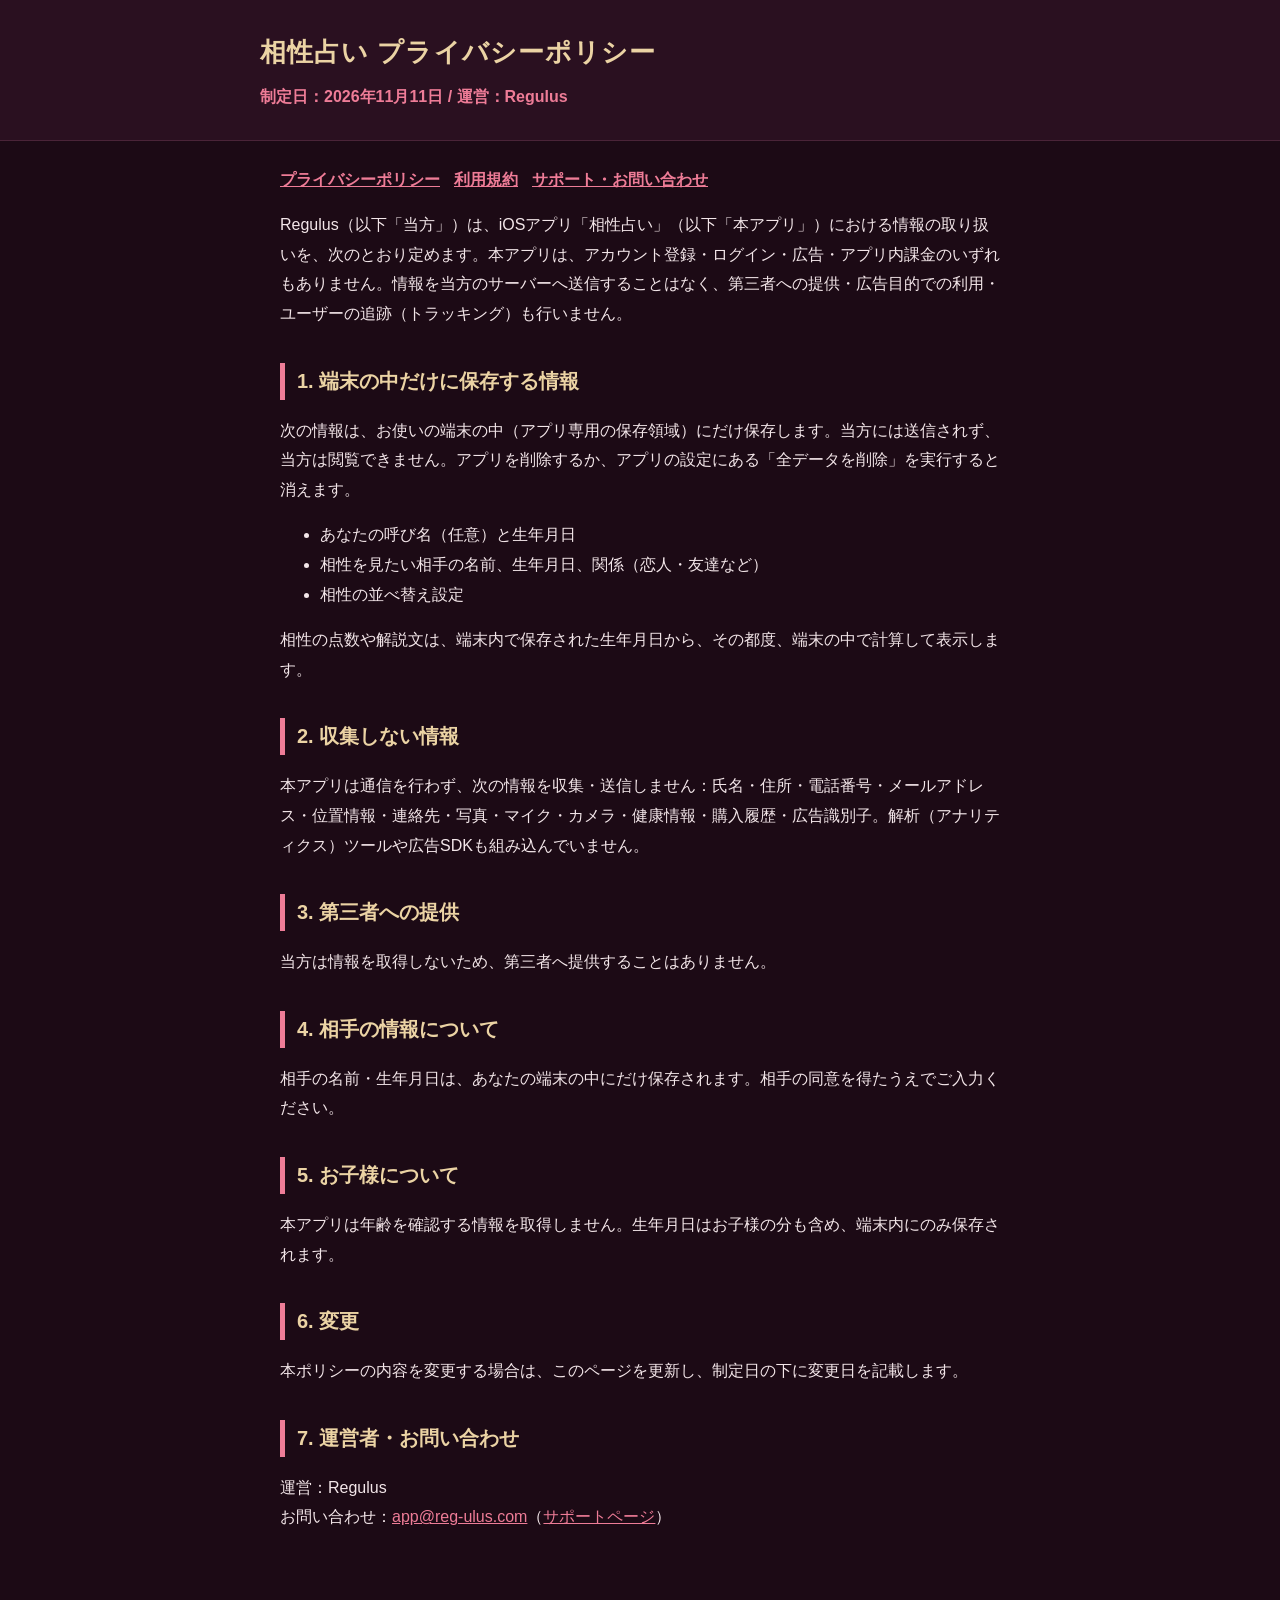
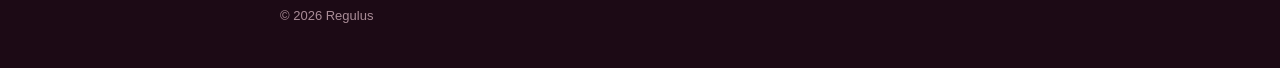
==== index.html @ 7ea23b14 "相性占い legal pages (local only) Co-Authored-By: Claude Sonnet 5.5 <noreply@anthropic.com>" ====
<!DOCTYPE html>
<html lang="ja">
<head>
<meta charset="utf-8">
<meta name="viewport" content="width=device-width,initial-scale=1">
<title>プライバシーポリシー | 相性占い</title>
<link rel="stylesheet" href="style.css">
</head>
<body>
<header><div class="in"><h1>相性占い プライバシーポリシー</h1><p>制定日：2026年11月11日 / 運営：Regulus</p></div></header>
<main>
<nav><a href="index.html">プライバシーポリシー</a><a href="terms.html">利用規約</a><a href="support.html">サポート・お問い合わせ</a></nav>
<p>Regulus（以下「当方」）は、iOSアプリ「相性占い」（以下「本アプリ」）における情報の取り扱いを、次のとおり定めます。本アプリは、アカウント登録・ログイン・広告・アプリ内課金のいずれもありません。情報を当方のサーバーへ送信することはなく、第三者への提供・広告目的での利用・ユーザーの追跡（トラッキング）も行いません。</p>

<h2>1. 端末の中だけに保存する情報</h2>
<p>次の情報は、お使いの端末の中（アプリ専用の保存領域）にだけ保存します。当方には送信されず、当方は閲覧できません。アプリを削除するか、アプリの設定にある「全データを削除」を実行すると消えます。</p>
<ul>
<li>あなたの呼び名（任意）と生年月日</li>
<li>相性を見たい相手の名前、生年月日、関係（恋人・友達など）</li>
<li>相性の並べ替え設定</li>
</ul>
<p>相性の点数や解説文は、端末内で保存された生年月日から、その都度、端末の中で計算して表示します。</p>

<h2>2. 収集しない情報</h2>
<p>本アプリは通信を行わず、次の情報を収集・送信しません：氏名・住所・電話番号・メールアドレス・位置情報・連絡先・写真・マイク・カメラ・健康情報・購入履歴・広告識別子。解析（アナリティクス）ツールや広告SDKも組み込んでいません。</p>

<h2>3. 第三者への提供</h2>
<p>当方は情報を取得しないため、第三者へ提供することはありません。</p>

<h2>4. 相手の情報について</h2>
<p>相手の名前・生年月日は、あなたの端末の中にだけ保存されます。相手の同意を得たうえでご入力ください。</p>

<h2>5. お子様について</h2>
<p>本アプリは年齢を確認する情報を取得しません。生年月日はお子様の分も含め、端末内にのみ保存されます。</p>

<h2>6. 変更</h2>
<p>本ポリシーの内容を変更する場合は、このページを更新し、制定日の下に変更日を記載します。</p>

<h2>7. 運営者・お問い合わせ</h2>
<p>運営：Regulus<br>お問い合わせ：<a href="mailto:app@reg-ulus.com">app@reg-ulus.com</a>（<a href="support.html">サポートページ</a>）</p>
</main>
<footer>&copy; 2026 Regulus</footer>
</body>
</html>
---- style.css ----
:root{color-scheme:dark}
*{box-sizing:border-box}
body{margin:0;font-family:-apple-system,"Hiragino Sans","Hiragino Kaku Gothic ProN",Meiryo,sans-serif;line-height:1.85;color:#f3e6e9;background:#1c0a15}
header{background:#2a1020;color:#ebd3a4;padding:28px 20px;border-bottom:1px solid #4a2438}
header .in,main{max-width:760px;margin:0 auto}
header h1{margin:0;font-size:26px;letter-spacing:.04em}
header p{margin:6px 0 0;color:#ee7c97;font-weight:700}
main{padding:24px 20px 56px}
h2{font-size:20px;margin:34px 0 8px;padding-left:12px;border-left:5px solid #ee7c97;color:#ebd3a4}
h3{font-size:16px;margin:20px 0 4px;color:#ebd3a4}
table{width:100%;border-collapse:collapse;margin:10px 0;font-size:14px}
th,td{border:1px solid #4a2438;padding:8px 10px;text-align:left;vertical-align:top}
th{background:#2a1020;white-space:nowrap}
a{color:#ee7c97}
footer{max-width:760px;margin:0 auto;padding:0 20px 40px;color:#a98c97;font-size:13px}
nav a{margin-right:14px;font-weight:700}
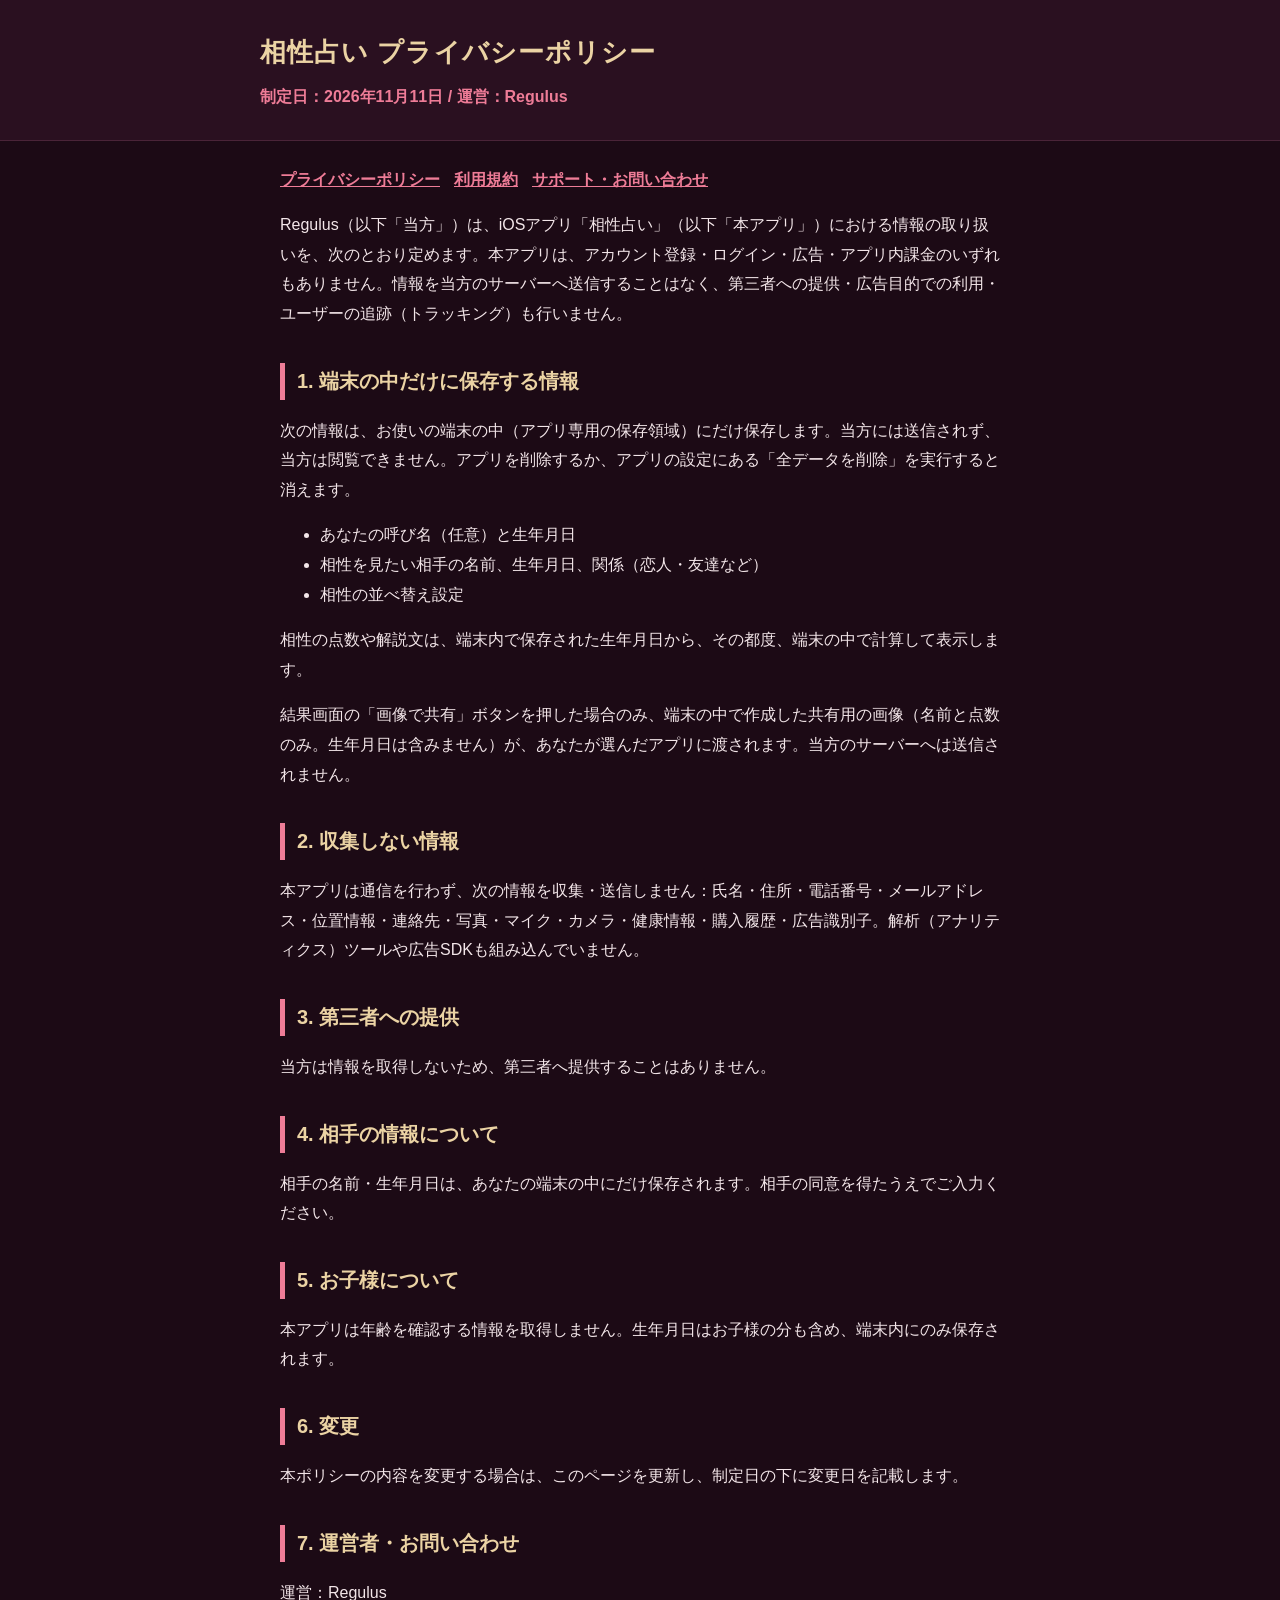
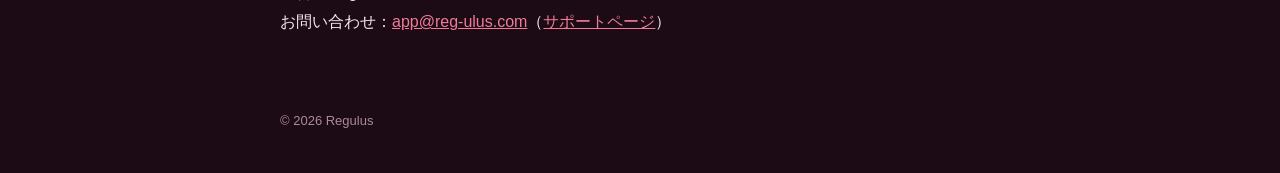
==== commit 90482b5c: "プライバシーポリシー: 画像共有の記述を追加 Co-Authored-By: Claude Sonnet 5.5 <noreply@anthropic.com>" ====
--- a/index.html
+++ b/index.html
@@ -20,6 +20,7 @@
 <li>相性の並べ替え設定</li>
 </ul>
 <p>相性の点数や解説文は、端末内で保存された生年月日から、その都度、端末の中で計算して表示します。</p>
+<p>結果画面の「画像で共有」ボタンを押した場合のみ、端末の中で作成した共有用の画像（名前と点数のみ。生年月日は含みません）が、あなたが選んだアプリに渡されます。当方のサーバーへは送信されません。</p>
 
 <h2>2. 収集しない情報</h2>
 <p>本アプリは通信を行わず、次の情報を収集・送信しません：氏名・住所・電話番号・メールアドレス・位置情報・連絡先・写真・マイク・カメラ・健康情報・購入履歴・広告識別子。解析（アナリティクス）ツールや広告SDKも組み込んでいません。</p>
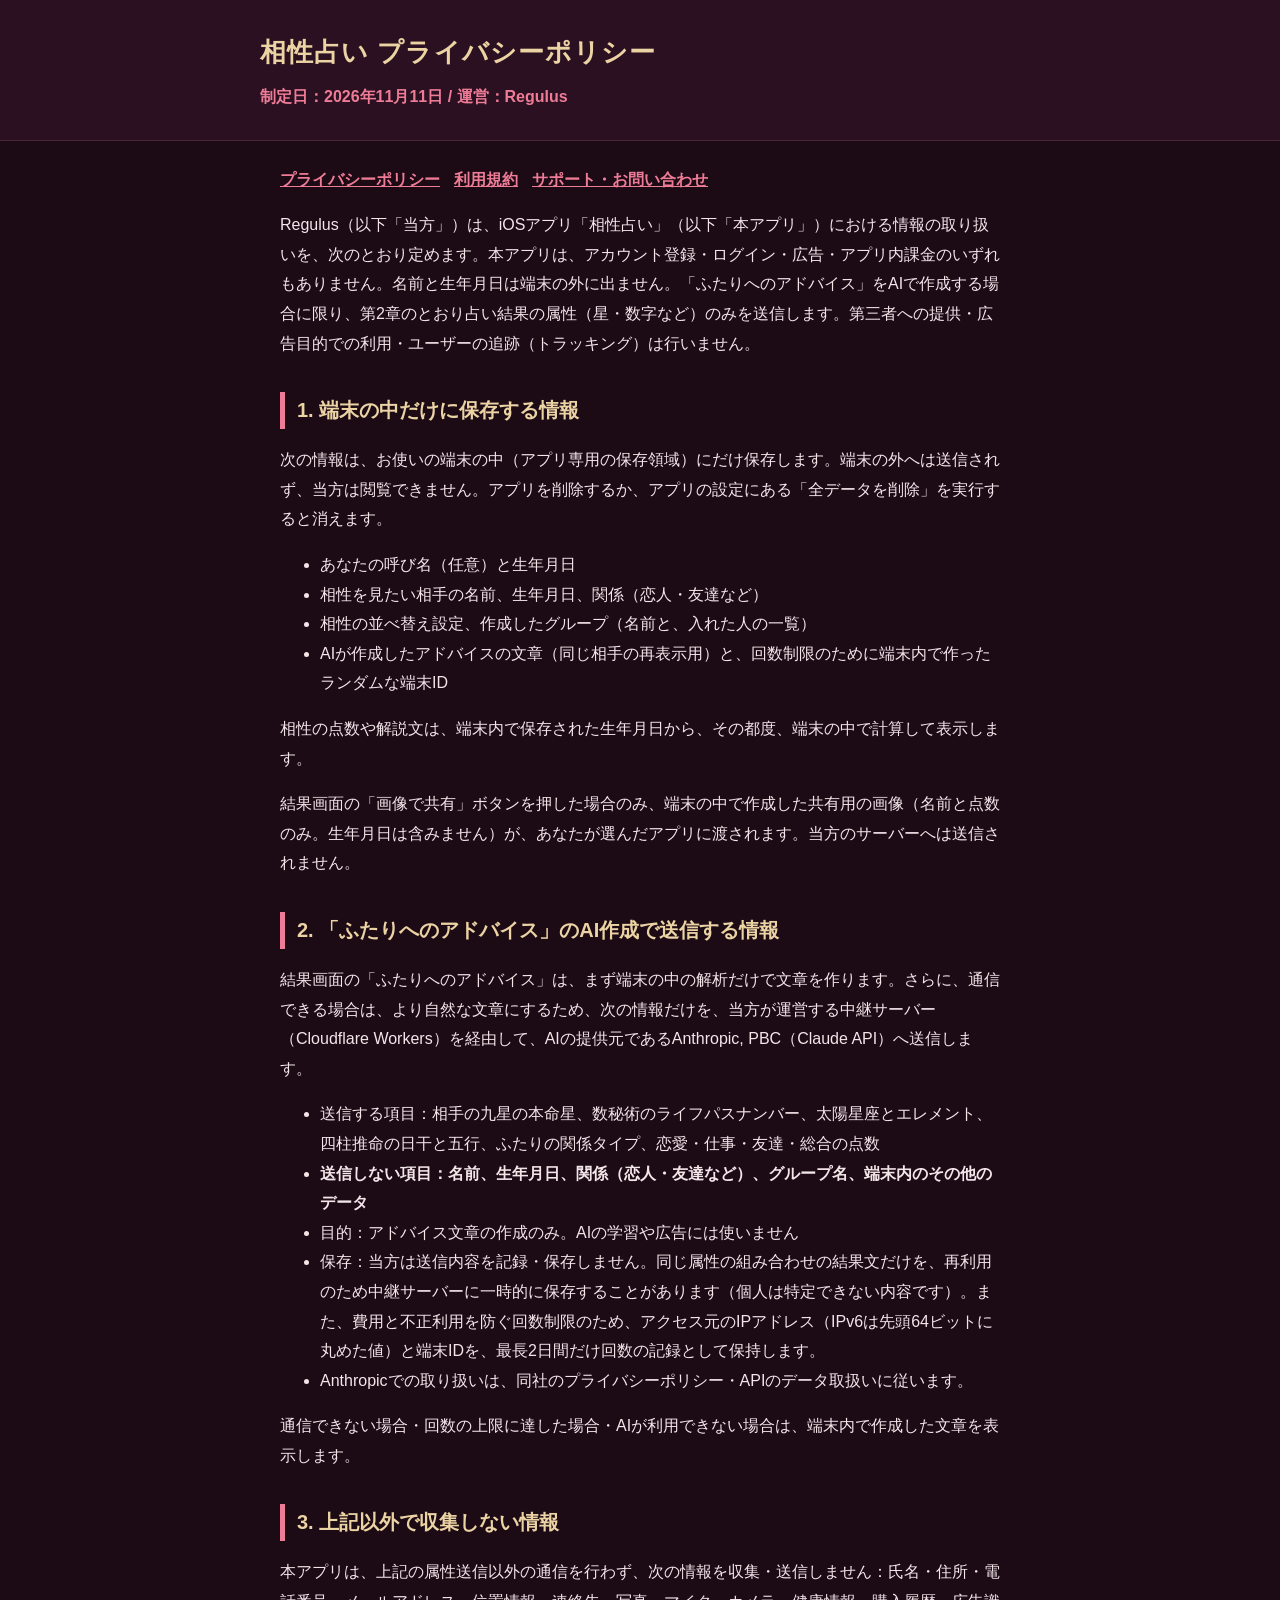
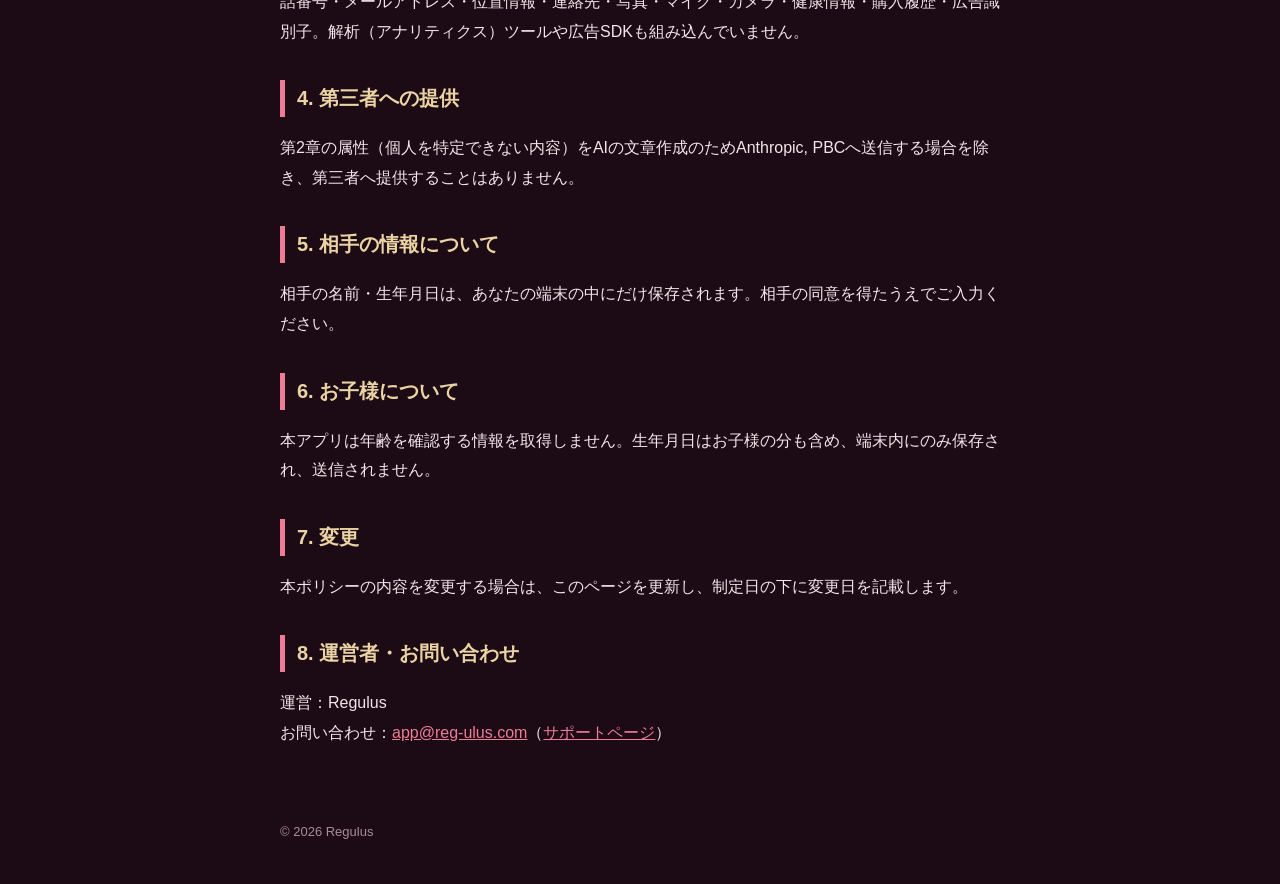
==== commit 69275218: "プライバシーポリシー: アドバイスのAI作成で送信する属性・送信先・目的・保存を追記 Co-Authored-By: Claude Sonnet 5.5 <noreply@anthropic.com>" ====
--- a/index.html
+++ b/index.html
@@ -10,34 +10,46 @@
 <header><div class="in"><h1>相性占い プライバシーポリシー</h1><p>制定日：2026年11月11日 / 運営：Regulus</p></div></header>
 <main>
 <nav><a href="index.html">プライバシーポリシー</a><a href="terms.html">利用規約</a><a href="support.html">サポート・お問い合わせ</a></nav>
-<p>Regulus（以下「当方」）は、iOSアプリ「相性占い」（以下「本アプリ」）における情報の取り扱いを、次のとおり定めます。本アプリは、アカウント登録・ログイン・広告・アプリ内課金のいずれもありません。情報を当方のサーバーへ送信することはなく、第三者への提供・広告目的での利用・ユーザーの追跡（トラッキング）も行いません。</p>
+<p>Regulus（以下「当方」）は、iOSアプリ「相性占い」（以下「本アプリ」）における情報の取り扱いを、次のとおり定めます。本アプリは、アカウント登録・ログイン・広告・アプリ内課金のいずれもありません。名前と生年月日は端末の外に出ません。「ふたりへのアドバイス」をAIで作成する場合に限り、第2章のとおり占い結果の属性（星・数字など）のみを送信します。第三者への提供・広告目的での利用・ユーザーの追跡（トラッキング）は行いません。</p>
 
 <h2>1. 端末の中だけに保存する情報</h2>
-<p>次の情報は、お使いの端末の中（アプリ専用の保存領域）にだけ保存します。当方には送信されず、当方は閲覧できません。アプリを削除するか、アプリの設定にある「全データを削除」を実行すると消えます。</p>
+<p>次の情報は、お使いの端末の中（アプリ専用の保存領域）にだけ保存します。端末の外へは送信されず、当方は閲覧できません。アプリを削除するか、アプリの設定にある「全データを削除」を実行すると消えます。</p>
 <ul>
 <li>あなたの呼び名（任意）と生年月日</li>
 <li>相性を見たい相手の名前、生年月日、関係（恋人・友達など）</li>
-<li>相性の並べ替え設定</li>
+<li>相性の並べ替え設定、作成したグループ（名前と、入れた人の一覧）</li>
+<li>AIが作成したアドバイスの文章（同じ相手の再表示用）と、回数制限のために端末内で作ったランダムな端末ID</li>
 </ul>
 <p>相性の点数や解説文は、端末内で保存された生年月日から、その都度、端末の中で計算して表示します。</p>
 <p>結果画面の「画像で共有」ボタンを押した場合のみ、端末の中で作成した共有用の画像（名前と点数のみ。生年月日は含みません）が、あなたが選んだアプリに渡されます。当方のサーバーへは送信されません。</p>
 
-<h2>2. 収集しない情報</h2>
-<p>本アプリは通信を行わず、次の情報を収集・送信しません：氏名・住所・電話番号・メールアドレス・位置情報・連絡先・写真・マイク・カメラ・健康情報・購入履歴・広告識別子。解析（アナリティクス）ツールや広告SDKも組み込んでいません。</p>
+<h2>2. 「ふたりへのアドバイス」のAI作成で送信する情報</h2>
+<p>結果画面の「ふたりへのアドバイス」は、まず端末の中の解析だけで文章を作ります。さらに、通信できる場合は、より自然な文章にするため、次の情報だけを、当方が運営する中継サーバー（Cloudflare Workers）を経由して、AIの提供元であるAnthropic, PBC（Claude API）へ送信します。</p>
+<ul>
+<li>送信する項目：相手の九星の本命星、数秘術のライフパスナンバー、太陽星座とエレメント、四柱推命の日干と五行、ふたりの関係タイプ、恋愛・仕事・友達・総合の点数</li>
+<li><strong>送信しない項目：名前、生年月日、関係（恋人・友達など）、グループ名、端末内のその他のデータ</strong></li>
+<li>目的：アドバイス文章の作成のみ。AIの学習や広告には使いません</li>
+<li>保存：当方は送信内容を記録・保存しません。同じ属性の組み合わせの結果文だけを、再利用のため中継サーバーに一時的に保存することがあります（個人は特定できない内容です）。また、費用と不正利用を防ぐ回数制限のため、アクセス元のIPアドレス（IPv6は先頭64ビットに丸めた値）と端末IDを、最長2日間だけ回数の記録として保持します。</li>
+<li>Anthropicでの取り扱いは、同社のプライバシーポリシー・APIのデータ取扱いに従います。</li>
+</ul>
+<p>通信できない場合・回数の上限に達した場合・AIが利用できない場合は、端末内で作成した文章を表示します。</p>
 
-<h2>3. 第三者への提供</h2>
-<p>当方は情報を取得しないため、第三者へ提供することはありません。</p>
+<h2>3. 上記以外で収集しない情報</h2>
+<p>本アプリは、上記の属性送信以外の通信を行わず、次の情報を収集・送信しません：氏名・住所・電話番号・メールアドレス・位置情報・連絡先・写真・マイク・カメラ・健康情報・購入履歴・広告識別子。解析（アナリティクス）ツールや広告SDKも組み込んでいません。</p>
 
-<h2>4. 相手の情報について</h2>
+<h2>4. 第三者への提供</h2>
+<p>第2章の属性（個人を特定できない内容）をAIの文章作成のためAnthropic, PBCへ送信する場合を除き、第三者へ提供することはありません。</p>
+
+<h2>5. 相手の情報について</h2>
 <p>相手の名前・生年月日は、あなたの端末の中にだけ保存されます。相手の同意を得たうえでご入力ください。</p>
 
-<h2>5. お子様について</h2>
-<p>本アプリは年齢を確認する情報を取得しません。生年月日はお子様の分も含め、端末内にのみ保存されます。</p>
+<h2>6. お子様について</h2>
+<p>本アプリは年齢を確認する情報を取得しません。生年月日はお子様の分も含め、端末内にのみ保存され、送信されません。</p>
 
-<h2>6. 変更</h2>
+<h2>7. 変更</h2>
 <p>本ポリシーの内容を変更する場合は、このページを更新し、制定日の下に変更日を記載します。</p>
 
-<h2>7. 運営者・お問い合わせ</h2>
+<h2>8. 運営者・お問い合わせ</h2>
 <p>運営：Regulus<br>お問い合わせ：<a href="mailto:app@reg-ulus.com">app@reg-ulus.com</a>（<a href="support.html">サポートページ</a>）</p>
 </main>
 <footer>&copy; 2026 Regulus</footer>
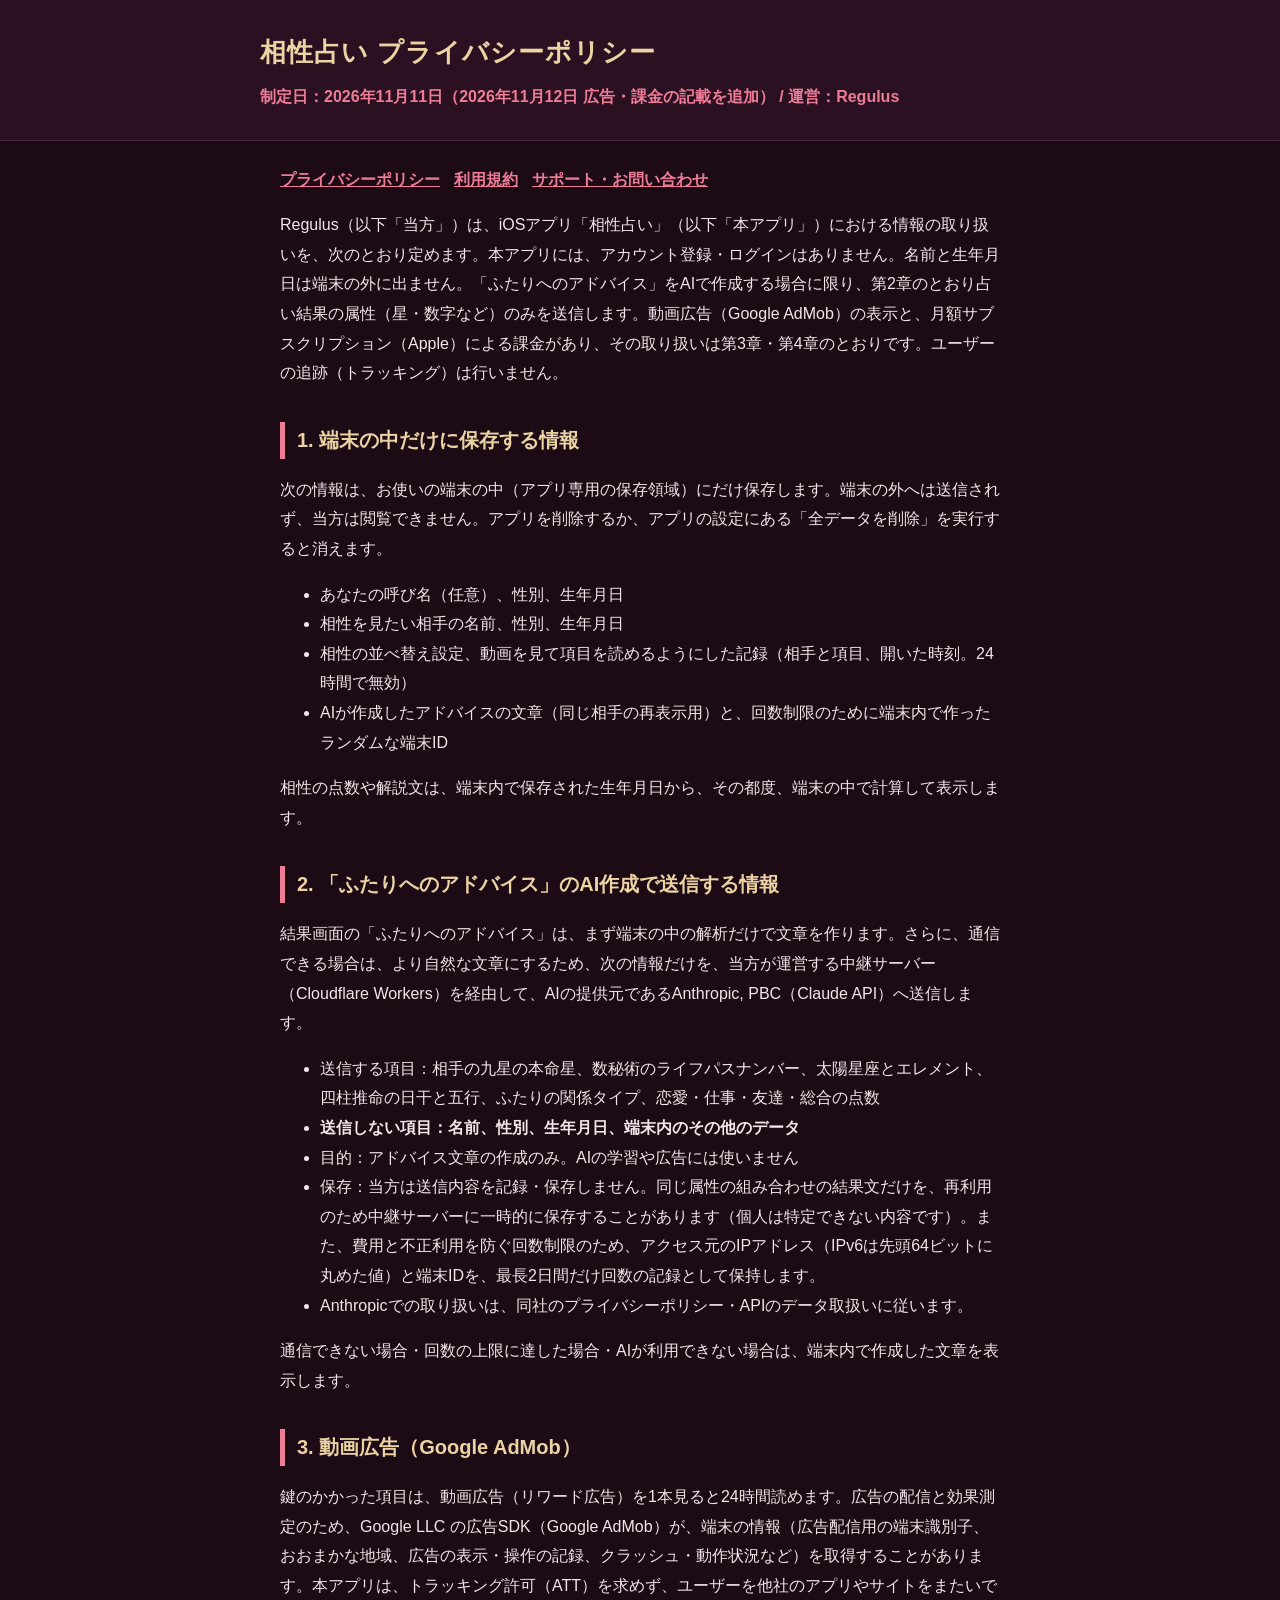
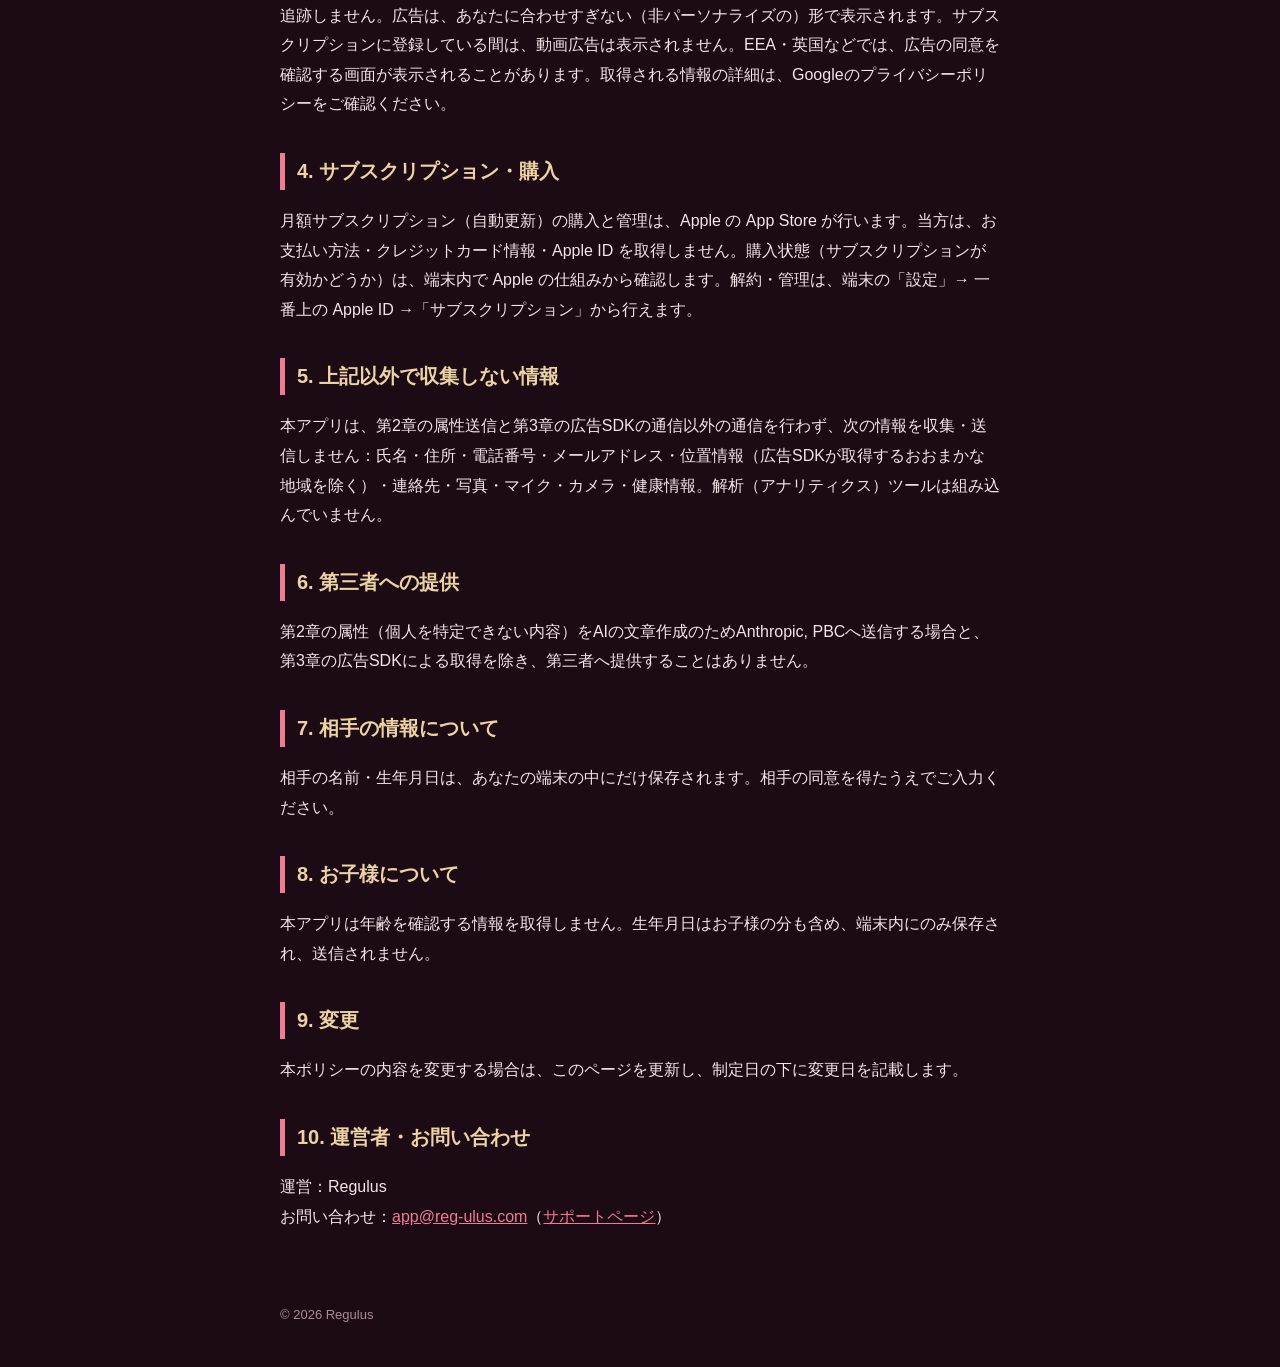
==== commit 40abe526: "プライバシーポリシー/利用規約: 動画広告(AdMob)と月額サブスクの記載を追加（build 9用。公開は審査提出時） Co-Authored-By: Claude Sonnet 5.5 <nore" ====
--- a/index.html
+++ b/index.html
@@ -7,49 +7,53 @@
 <link rel="stylesheet" href="style.css">
 </head>
 <body>
-<header><div class="in"><h1>相性占い プライバシーポリシー</h1><p>制定日：2026年11月11日 / 運営：Regulus</p></div></header>
+<header><div class="in"><h1>相性占い プライバシーポリシー</h1><p>制定日：2026年11月11日（2026年11月12日 広告・課金の記載を追加） / 運営：Regulus</p></div></header>
 <main>
 <nav><a href="index.html">プライバシーポリシー</a><a href="terms.html">利用規約</a><a href="support.html">サポート・お問い合わせ</a></nav>
-<p>Regulus（以下「当方」）は、iOSアプリ「相性占い」（以下「本アプリ」）における情報の取り扱いを、次のとおり定めます。本アプリは、アカウント登録・ログイン・広告・アプリ内課金のいずれもありません。名前と生年月日は端末の外に出ません。「ふたりへのアドバイス」をAIで作成する場合に限り、第2章のとおり占い結果の属性（星・数字など）のみを送信します。第三者への提供・広告目的での利用・ユーザーの追跡（トラッキング）は行いません。</p>
+<p>Regulus（以下「当方」）は、iOSアプリ「相性占い」（以下「本アプリ」）における情報の取り扱いを、次のとおり定めます。本アプリには、アカウント登録・ログインはありません。名前と生年月日は端末の外に出ません。「ふたりへのアドバイス」をAIで作成する場合に限り、第2章のとおり占い結果の属性（星・数字など）のみを送信します。動画広告（Google AdMob）の表示と、月額サブスクリプション（Apple）による課金があり、その取り扱いは第3章・第4章のとおりです。ユーザーの追跡（トラッキング）は行いません。</p>
 
 <h2>1. 端末の中だけに保存する情報</h2>
 <p>次の情報は、お使いの端末の中（アプリ専用の保存領域）にだけ保存します。端末の外へは送信されず、当方は閲覧できません。アプリを削除するか、アプリの設定にある「全データを削除」を実行すると消えます。</p>
 <ul>
-<li>あなたの呼び名（任意）と生年月日</li>
-<li>相性を見たい相手の名前、生年月日、関係（恋人・友達など）</li>
-<li>相性の並べ替え設定、作成したグループ（名前と、入れた人の一覧）</li>
+<li>あなたの呼び名（任意）、性別、生年月日</li>
+<li>相性を見たい相手の名前、性別、生年月日</li>
+<li>相性の並べ替え設定、動画を見て項目を読めるようにした記録（相手と項目、開いた時刻。24時間で無効）</li>
 <li>AIが作成したアドバイスの文章（同じ相手の再表示用）と、回数制限のために端末内で作ったランダムな端末ID</li>
 </ul>
 <p>相性の点数や解説文は、端末内で保存された生年月日から、その都度、端末の中で計算して表示します。</p>
-<p>結果画面の「画像で共有」ボタンを押した場合のみ、端末の中で作成した共有用の画像（名前と点数のみ。生年月日は含みません）が、あなたが選んだアプリに渡されます。当方のサーバーへは送信されません。</p>
-
 <h2>2. 「ふたりへのアドバイス」のAI作成で送信する情報</h2>
 <p>結果画面の「ふたりへのアドバイス」は、まず端末の中の解析だけで文章を作ります。さらに、通信できる場合は、より自然な文章にするため、次の情報だけを、当方が運営する中継サーバー（Cloudflare Workers）を経由して、AIの提供元であるAnthropic, PBC（Claude API）へ送信します。</p>
 <ul>
 <li>送信する項目：相手の九星の本命星、数秘術のライフパスナンバー、太陽星座とエレメント、四柱推命の日干と五行、ふたりの関係タイプ、恋愛・仕事・友達・総合の点数</li>
-<li><strong>送信しない項目：名前、生年月日、関係（恋人・友達など）、グループ名、端末内のその他のデータ</strong></li>
+<li><strong>送信しない項目：名前、性別、生年月日、端末内のその他のデータ</strong></li>
 <li>目的：アドバイス文章の作成のみ。AIの学習や広告には使いません</li>
 <li>保存：当方は送信内容を記録・保存しません。同じ属性の組み合わせの結果文だけを、再利用のため中継サーバーに一時的に保存することがあります（個人は特定できない内容です）。また、費用と不正利用を防ぐ回数制限のため、アクセス元のIPアドレス（IPv6は先頭64ビットに丸めた値）と端末IDを、最長2日間だけ回数の記録として保持します。</li>
 <li>Anthropicでの取り扱いは、同社のプライバシーポリシー・APIのデータ取扱いに従います。</li>
 </ul>
 <p>通信できない場合・回数の上限に達した場合・AIが利用できない場合は、端末内で作成した文章を表示します。</p>
 
-<h2>3. 上記以外で収集しない情報</h2>
-<p>本アプリは、上記の属性送信以外の通信を行わず、次の情報を収集・送信しません：氏名・住所・電話番号・メールアドレス・位置情報・連絡先・写真・マイク・カメラ・健康情報・購入履歴・広告識別子。解析（アナリティクス）ツールや広告SDKも組み込んでいません。</p>
+<h2>3. 動画広告（Google AdMob）</h2>
+<p>鍵のかかった項目は、動画広告（リワード広告）を1本見ると24時間読めます。広告の配信と効果測定のため、Google LLC の広告SDK（Google AdMob）が、端末の情報（広告配信用の端末識別子、おおまかな地域、広告の表示・操作の記録、クラッシュ・動作状況など）を取得することがあります。本アプリは、トラッキング許可（ATT）を求めず、ユーザーを他社のアプリやサイトをまたいで追跡しません。広告は、あなたに合わせすぎない（非パーソナライズの）形で表示されます。サブスクリプションに登録している間は、動画広告は表示されません。EEA・英国などでは、広告の同意を確認する画面が表示されることがあります。取得される情報の詳細は、Googleのプライバシーポリシーをご確認ください。</p>
 
-<h2>4. 第三者への提供</h2>
-<p>第2章の属性（個人を特定できない内容）をAIの文章作成のためAnthropic, PBCへ送信する場合を除き、第三者へ提供することはありません。</p>
+<h2>4. サブスクリプション・購入</h2>
+<p>月額サブスクリプション（自動更新）の購入と管理は、Apple の App Store が行います。当方は、お支払い方法・クレジットカード情報・Apple ID を取得しません。購入状態（サブスクリプションが有効かどうか）は、端末内で Apple の仕組みから確認します。解約・管理は、端末の「設定」→ 一番上の Apple ID →「サブスクリプション」から行えます。</p>
 
-<h2>5. 相手の情報について</h2>
+<h2>5. 上記以外で収集しない情報</h2>
+<p>本アプリは、第2章の属性送信と第3章の広告SDKの通信以外の通信を行わず、次の情報を収集・送信しません：氏名・住所・電話番号・メールアドレス・位置情報（広告SDKが取得するおおまかな地域を除く）・連絡先・写真・マイク・カメラ・健康情報。解析（アナリティクス）ツールは組み込んでいません。</p>
+
+<h2>6. 第三者への提供</h2>
+<p>第2章の属性（個人を特定できない内容）をAIの文章作成のためAnthropic, PBCへ送信する場合と、第3章の広告SDKによる取得を除き、第三者へ提供することはありません。</p>
+
+<h2>7. 相手の情報について</h2>
 <p>相手の名前・生年月日は、あなたの端末の中にだけ保存されます。相手の同意を得たうえでご入力ください。</p>
 
-<h2>6. お子様について</h2>
+<h2>8. お子様について</h2>
 <p>本アプリは年齢を確認する情報を取得しません。生年月日はお子様の分も含め、端末内にのみ保存され、送信されません。</p>
 
-<h2>7. 変更</h2>
+<h2>9. 変更</h2>
 <p>本ポリシーの内容を変更する場合は、このページを更新し、制定日の下に変更日を記載します。</p>
 
-<h2>8. 運営者・お問い合わせ</h2>
+<h2>10. 運営者・お問い合わせ</h2>
 <p>運営：Regulus<br>お問い合わせ：<a href="mailto:app@reg-ulus.com">app@reg-ulus.com</a>（<a href="support.html">サポートページ</a>）</p>
 </main>
 <footer>&copy; 2026 Regulus</footer>
